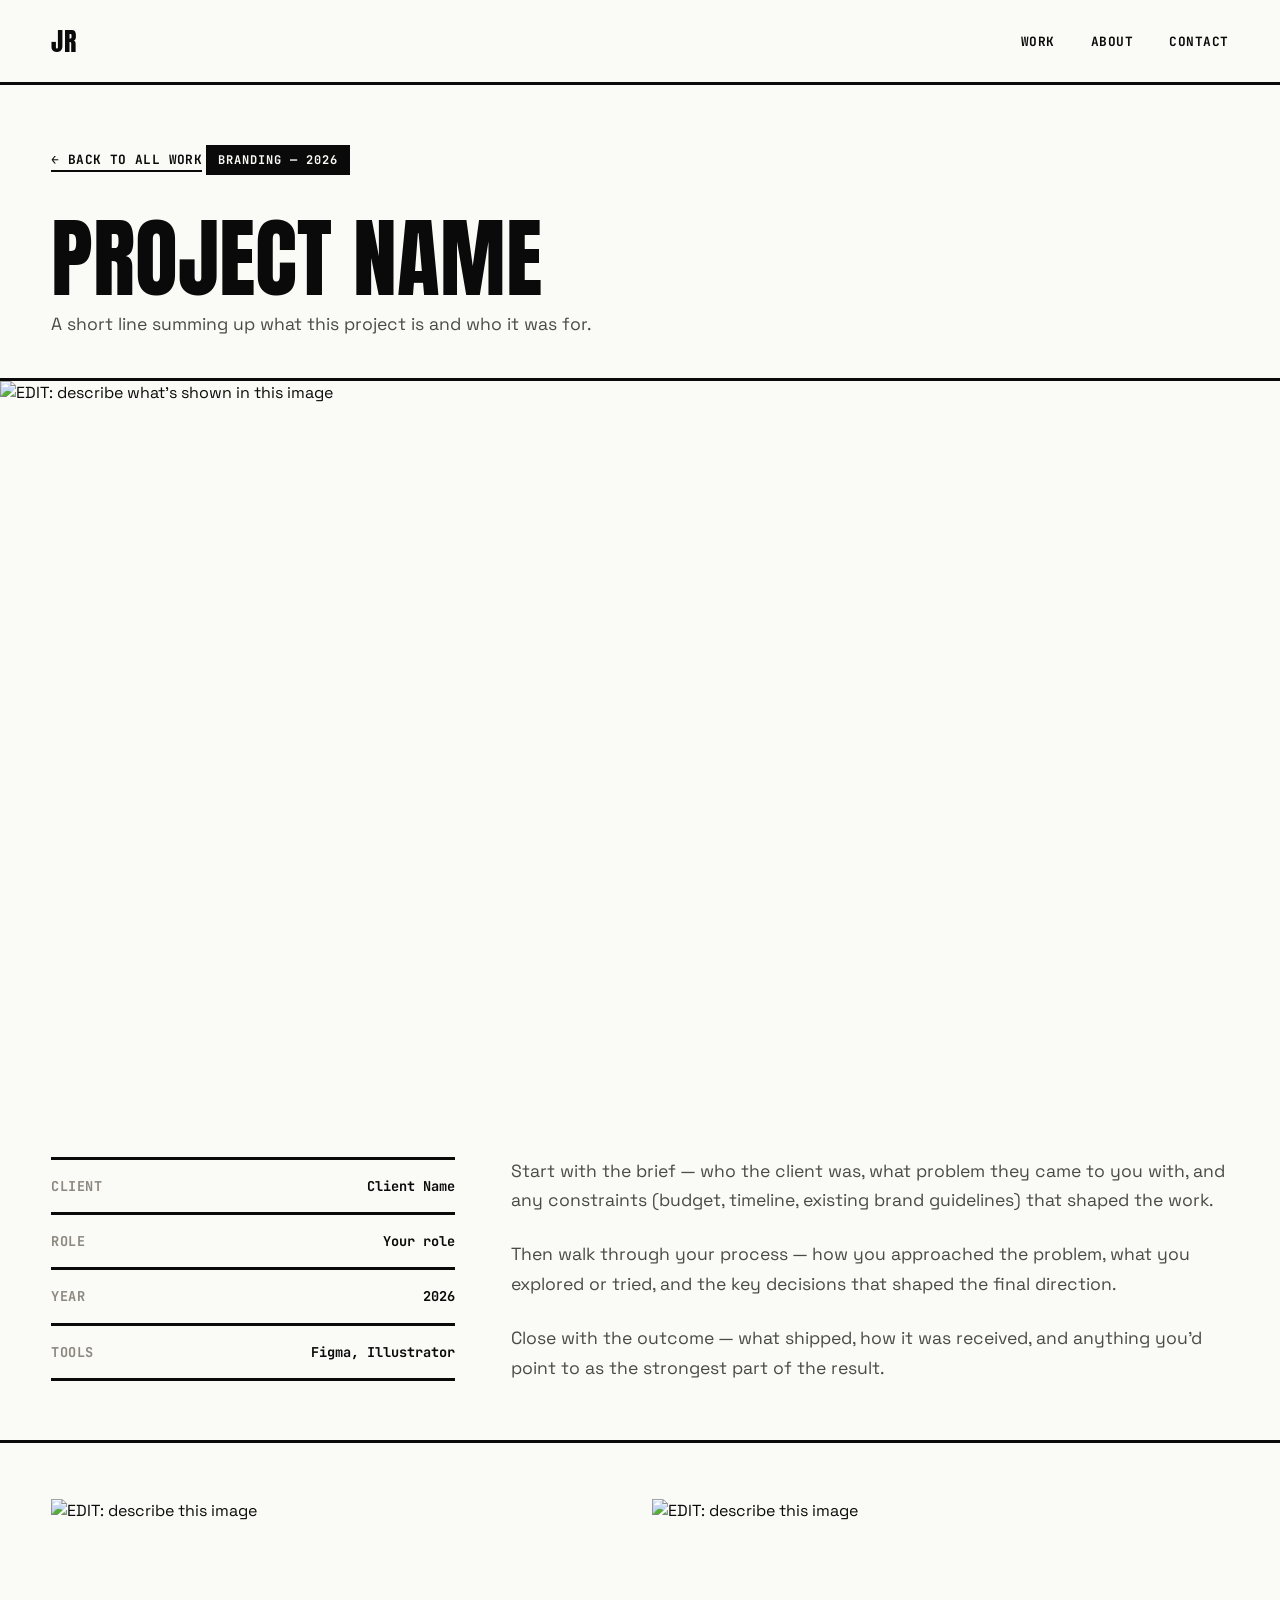
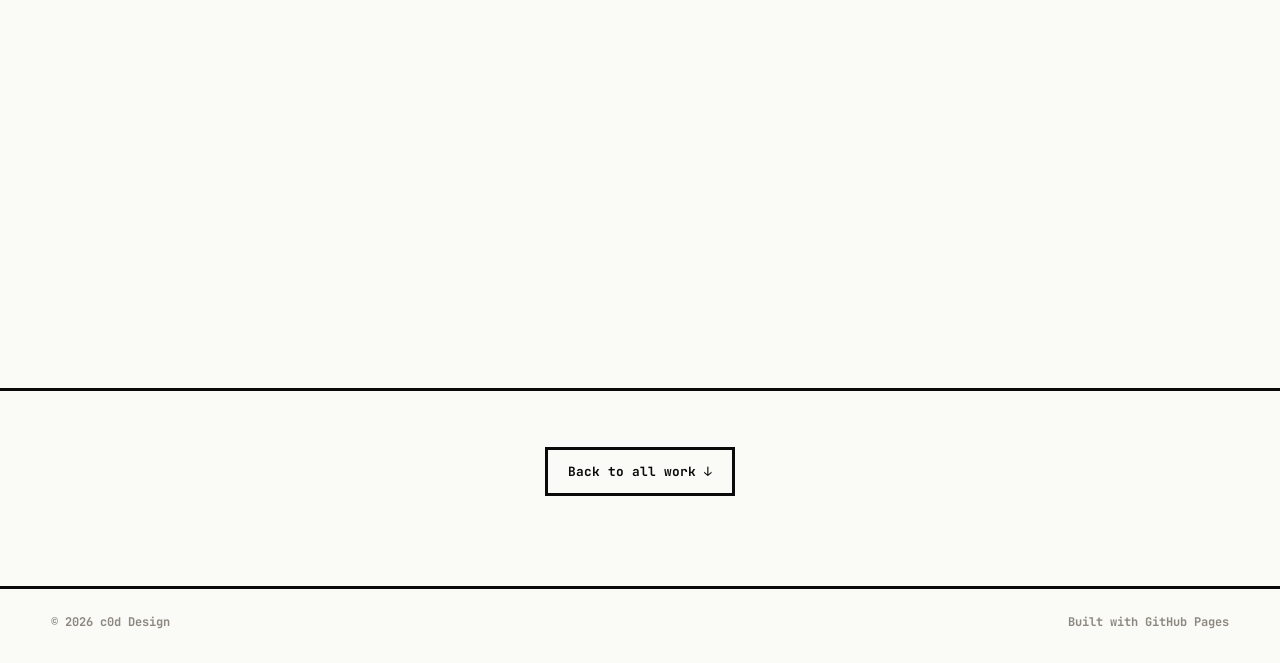
==== caradvert.html @ 372cfe5e "Rename project-template.html to caradvert.html" ====
<!doctype html>
<html lang="en">
<head>
<meta charset="UTF-8">
<meta name="viewport" content="width=device-width, initial-scale=1.0">
<!-- EDIT: page title shown in the browser tab -->
<title>Project Name — Portfolio</title>
<meta name="description" content="EDIT: one-line description of this project">

<link rel="preconnect" href="https://fonts.googleapis.com">
<link rel="preconnect" href="https://fonts.gstatic.com" crossorigin>
<link href="https://fonts.googleapis.com/css2?family=Anton&family=Space+Grotesk:wght@400;500;600;700&family=JetBrains+Mono:wght@400;500;700&display=swap" rel="stylesheet">

<link rel="stylesheet" href="style.css">
</head>
<body>

<header class="nav" id="nav">
  <a href="index.html" class="nav__mark">JR</a>
  <nav class="nav__links">
    <a href="work.html">Work</a>
    <a href="index.html#about">About</a>
    <a href="index.html#contact">Contact</a>
  </nav>
  <button class="nav__toggle" id="navToggle" aria-label="Open menu" aria-expanded="false">
    <span></span><span></span>
  </button>
</header>

<main>

  <!-- CASE STUDY HEADER -->
  <section class="case-header">
    <a href="work.html" class="case-back">← Back to all work</a>
    <!-- EDIT: category and year -->
    <span class="section-label">Branding — 2026</span>
    <!-- EDIT: project title -->
    <h1 class="case-title">Project Name</h1>
    <!-- EDIT: one-sentence summary -->
    <p class="case-sub">A short line summing up what this project is and who it was for.</p>
  </section>

  <!-- HERO IMAGE -->
  <section class="case-hero">
    <!-- EDIT: swap the src for your own image. Wide images (1600x900 or similar) work best. -->
    <img src="https://picsum.photos/seed/case-template/1600/900" alt="EDIT: describe what's shown in this image">
  </section>

  <!-- DETAILS + WRITE-UP -->
  <section class="case-body">
    <ul class="case-details">
      <!-- EDIT: swap these four for whatever facts matter for this project -->
      <li><span>Client</span><span>Client Name</span></li>
      <li><span>Role</span><span>Your role</span></li>
      <li><span>Year</span><span>2026</span></li>
      <li><span>Tools</span><span>Figma, Illustrator</span></li>
    </ul>

    <div class="case-text">
      <!-- EDIT: replace these three paragraphs with your own write-up.
           A simple structure that works well: the brief, your process, the outcome. -->
      <p>Start with the brief — who the client was, what problem they came to you with, and any constraints (budget, timeline, existing brand guidelines) that shaped the work.</p>
      <p>Then walk through your process — how you approached the problem, what you explored or tried, and the key decisions that shaped the final direction.</p>
      <p>Close with the outcome — what shipped, how it was received, and anything you'd point to as the strongest part of the result.</p>
    </div>
  </section>

  <!-- ADDITIONAL IMAGES — delete this section if you only have one hero image -->
  <section class="case-gallery">
    <!-- EDIT: add, remove, or replace these <img> tags for extra project shots -->
    <img src="https://picsum.photos/seed/case-template-2/800/600" alt="EDIT: describe this image">
    <img src="https://picsum.photos/seed/case-template-3/800/600" alt="EDIT: describe this image">
  </section>

  <!-- BACK TO WORK -->
  <section class="case-next">
    <a href="work.html" class="hero__scroll">Back to all work ↓</a>
  </section>

</main>

<footer class="footer">
  <span id="footerName"></span>
  <span>Built with GitHub Pages</span>
</footer>

<script src="script.js"></script>
</body>
</html>
---- style.css ----
/* ============================================================
   DESIGN TOKENS — change these to re-theme the whole site
   ============================================================ */
:root {
  --paper: #FAFAF7;
  --ink: #0A0A0A;
  --ink-soft: #4A4A47;
  --accent: #2451FF;
  --stone: #8C887F;
  --line: rgba(10, 10, 10, 0.14);

  --font-display: 'Anton', sans-serif;
  --font-body: 'Space Grotesk', sans-serif;
  --font-mono: 'JetBrains Mono', monospace;

  --max-w: 1280px;
  --pad: clamp(20px, 4vw, 64px);
}

* { box-sizing: border-box; }

html { scroll-behavior: smooth; }

body {
  margin: 0;
  background: var(--paper);
  color: var(--ink);
  font-family: var(--font-body);
  font-size: 16px;
  line-height: 1.5;
  -webkit-font-smoothing: antialiased;
}

a { color: inherit; }
img { max-width: 100%; display: block; }
::selection { background: var(--accent); color: var(--paper); }

:focus-visible {
  outline: 3px solid var(--accent);
  outline-offset: 3px;
}

@media (prefers-reduced-motion: reduce) {
  *, *::before, *::after { animation-duration: 0.001ms !important; transition-duration: 0.001ms !important; }
  html { scroll-behavior: auto; }
  .hero__marquee-track, .ticker__track { animation: none !important; }
}

/* ============================================================
   NAV
   ============================================================ */
.nav {
  position: sticky;
  top: 0;
  z-index: 40;
  display: flex;
  align-items: center;
  justify-content: space-between;
  padding: 22px var(--pad);
  background: var(--paper);
  border-bottom: 3px solid var(--ink);
}

.nav__mark {
  font-family: var(--font-display);
  font-size: 1.6rem;
  letter-spacing: 0.02em;
  text-decoration: none;
}

.nav__links {
  display: flex;
  gap: 36px;
  font-family: var(--font-mono);
  font-weight: 700;
  font-size: 0.8rem;
  letter-spacing: 0.04em;
  text-transform: uppercase;
}

.nav__links a { text-decoration: none; position: relative; }
.nav__links a::after {
  content: '';
  position: absolute;
  left: 0; right: 0; bottom: -4px;
  height: 3px;
  background: var(--accent);
  transform: scaleX(0);
  transform-origin: left;
  transition: transform 0.25s ease;
}
.nav__links a:hover::after { transform: scaleX(1); }

.nav__toggle {
  display: none;
  flex-direction: column;
  gap: 5px;
  background: none;
  border: none;
  cursor: pointer;
  padding: 8px;
}
.nav__toggle span { width: 24px; height: 3px; background: var(--ink); }

/* ============================================================
   HERO — inverted, marquee name
   ============================================================ */
.hero {
  background: var(--ink);
  color: var(--paper);
  min-height: 82vh;
  display: flex;
  flex-direction: column;
  justify-content: space-between;
  overflow: hidden;
}

.hero__marquee {
  flex: 1;
  display: flex;
  align-items: center;
  overflow: hidden;
  border-bottom: 3px solid var(--paper);
}

.hero__marquee-track {
  display: flex;
  white-space: nowrap;
  animation: marquee 22s linear infinite;
  will-change: transform;
}

.hero__marquee-track span {
  font-family: var(--font-display);
  font-size: clamp(4rem, 16vw, 13rem);
  line-height: 1;
  padding-right: 0.5em;
  text-transform: uppercase;
}

.hero__marquee-track span:nth-child(even) {
  -webkit-text-stroke: 2px var(--paper);
  color: var(--ink);
}

@keyframes marquee {
  from { transform: translateX(0); }
  to { transform: translateX(-50%); }
}

.hero__foot {
  padding: 32px var(--pad) 40px;
  display: flex;
  flex-wrap: wrap;
  align-items: flex-end;
  justify-content: space-between;
  gap: 20px;
}

.hero__role {
  font-family: var(--font-mono);
  font-weight: 700;
  font-size: 0.85rem;
  text-transform: uppercase;
  letter-spacing: 0.06em;
  color: var(--accent);
  margin: 0;
}

.hero__tagline {
  max-width: 460px;
  font-size: 1.1rem;
  margin: 0;
  color: var(--paper);
}

.hero__scroll {
  font-family: var(--font-mono);
  font-weight: 700;
  font-size: 0.8rem;
  text-decoration: none;
  color: var(--ink);
  background: var(--paper);
  padding: 12px 20px;
  border: 3px solid var(--paper);
  transition: background 0.2s ease, color 0.2s ease;
  white-space: nowrap;
}
.hero__scroll:hover { background: var(--accent); color: var(--ink); border-color: var(--accent); }

/* ============================================================
   TICKER
   ============================================================ */
.ticker {
  background: var(--accent);
  overflow: hidden;
  border-bottom: 3px solid var(--ink);
  padding: 14px 0;
}

.ticker__track {
  display: flex;
  white-space: nowrap;
  animation: ticker 16s linear infinite;
  will-change: transform;
}

.ticker__track span {
  font-family: var(--font-mono);
  font-weight: 700;
  font-size: 1rem;
  text-transform: uppercase;
  letter-spacing: 0.04em;
  padding-right: 2.5em;
  color: var(--ink);
}

@keyframes ticker {
  from { transform: translateX(0); }
  to { transform: translateX(-50%); }
}

/* ============================================================
   SECTION HEAD (shared)
   ============================================================ */
.section-head {
  max-width: var(--max-w);
  margin: 0 auto;
  padding: 0 var(--pad);
}

.section-label {
  display: inline-block;
  font-family: var(--font-mono);
  font-weight: 700;
  font-size: 0.75rem;
  text-transform: uppercase;
  letter-spacing: 0.08em;
  color: var(--paper);
  background: var(--ink);
  padding: 6px 12px;
  margin-bottom: 20px;
}

.section-head h2 {
  font-family: var(--font-display);
  font-weight: 400;
  font-size: clamp(2.4rem, 7vw, 5rem);
  line-height: 0.95;
  text-transform: uppercase;
  margin: 0 0 8px;
}

/* ============================================================
   WORK PAGE HEADER (work.html)
   ============================================================ */
.work-header {
  padding: 60px 0 40px;
  border-bottom: 3px solid var(--ink);
}

.work-header .section-sub {
  font-family: var(--font-mono);
  font-weight: 700;
  font-size: 0.85rem;
  text-transform: uppercase;
  letter-spacing: 0.03em;
  color: var(--stone);
  margin: 12px 0 0;
}

/* ============================================================
   WORK — stacked full-width blocks
   ============================================================ */
.work { padding: 90px 0 110px; }

.stack {
  max-width: var(--max-w);
  margin: 50px auto 0;
  padding: 0 var(--pad);
  display: flex;
  flex-direction: column;
}

.project {
  display: grid;
  grid-template-columns: 0.9fr 1.4fr;
  gap: 40px;
  align-items: center;
  padding: 48px 0;
  border-top: 3px solid var(--ink);
  cursor: pointer;
}

.stack .project:last-child { border-bottom: 3px solid var(--ink); }

.project__meta { display: flex; flex-direction: column; gap: 14px; }

.project__index {
  font-family: var(--font-display);
  font-size: clamp(2.5rem, 5vw, 4rem);
  line-height: 1;
  color: var(--line);
  -webkit-text-stroke: 2px var(--ink);
  color: transparent;
}

.project__title {
  font-family: var(--font-display);
  font-size: clamp(1.6rem, 3.4vw, 2.6rem);
  text-transform: uppercase;
  line-height: 1;
  margin: 0;
}

.project__tag {
  font-family: var(--font-mono);
  font-weight: 700;
  font-size: 0.78rem;
  text-transform: uppercase;
  letter-spacing: 0.04em;
  color: var(--stone);
}

.project__frame {
  position: relative;
  aspect-ratio: 16 / 10;
  overflow: hidden;
  background: var(--ink);
}

.project__frame img {
  width: 100%;
  height: 100%;
  object-fit: cover;
  transition: transform 0.5s cubic-bezier(.2,.8,.2,1), filter 0.4s ease;
  filter: saturate(0.85);
}

.project:hover .project__frame img {
  transform: scale(1.045);
  filter: saturate(1.05);
}

.project:hover .project__index { color: var(--accent); -webkit-text-stroke: 0; }

@media (max-width: 820px) {
  .project { grid-template-columns: 1fr; gap: 20px; }
}

/* ============================================================
   ABOUT
   ============================================================ */
.about { padding: 90px 0; border-top: 3px solid var(--ink); }

.about__body {
  max-width: var(--max-w);
  margin: 36px auto 0;
  padding: 0 var(--pad);
  display: grid;
  grid-template-columns: 1.5fr 1fr;
  gap: 60px;
}

.about__lead {
  font-family: var(--font-display);
  font-weight: 400;
  text-transform: uppercase;
  font-size: clamp(1.5rem, 3vw, 2.1rem);
  line-height: 1.2;
  margin: 0;
}

.about__facts {
  list-style: none;
  margin: 0;
  padding: 0;
  border-top: 3px solid var(--ink);
}

.about__facts li {
  display: flex;
  justify-content: space-between;
  padding: 16px 0;
  border-bottom: 3px solid var(--ink);
  font-family: var(--font-mono);
  font-weight: 700;
  font-size: 0.85rem;
}

.about__facts li span:first-child { color: var(--stone); text-transform: uppercase; letter-spacing: 0.04em; }

@media (max-width: 760px) {
  .about__body { grid-template-columns: 1fr; gap: 32px; }
}

/* ============================================================
   CONTACT
   ============================================================ */
.contact { padding: 90px 0 140px; border-top: 3px solid var(--ink); }

.contact__email {
  display: block;
  margin: 30px var(--pad) 0;
  font-family: var(--font-display);
  text-transform: uppercase;
  font-size: clamp(2rem, 8vw, 5.5rem);
  line-height: 1;
  text-decoration: none;
  word-break: break-word;
  transition: color 0.2s ease;
}
.contact__email:hover { color: var(--accent); }

.contact__social {
  margin: 40px var(--pad) 0;
  display: flex;
  gap: 16px;
  flex-wrap: wrap;
}

.contact__social a {
  font-family: var(--font-mono);
  font-weight: 700;
  font-size: 0.8rem;
  text-transform: uppercase;
  letter-spacing: 0.04em;
  text-decoration: none;
  border: 3px solid var(--ink);
  padding: 10px 18px;
  transition: background 0.2s ease, color 0.2s ease;
}
.contact__social a:hover { background: var(--ink); color: var(--paper); }

/* ============================================================
   FOOTER
   ============================================================ */
.footer {
  display: flex;
  justify-content: space-between;
  padding: 24px var(--pad) 32px;
  font-family: var(--font-mono);
  font-weight: 700;
  font-size: 0.75rem;
  color: var(--stone);
  border-top: 3px solid var(--ink);
}

/* ============================================================
   MODAL
   ============================================================ */
.modal {
  position: fixed;
  inset: 0;
  z-index: 100;
  background: rgba(10, 10, 10, 0.82);
  display: flex;
  align-items: center;
  justify-content: center;
  padding: var(--pad);
}

.modal[hidden] { display: none; }

.modal__panel {
  position: relative;
  background: var(--paper);
  max-width: 900px;
  width: 100%;
  max-height: 86vh;
  overflow-y: auto;
  display: grid;
  grid-template-columns: 1.1fr 1fr;
  border: 3px solid var(--ink);
}

.modal__image { width: 100%; height: 100%; object-fit: cover; }
.modal__body { padding: 40px; }

.modal__category {
  font-family: var(--font-mono);
  font-weight: 700;
  font-size: 0.75rem;
  text-transform: uppercase;
  color: var(--accent);
}

.modal__body h3 {
  font-family: var(--font-display);
  text-transform: uppercase;
  font-size: 2rem;
  line-height: 1;
  margin: 12px 0 16px;
}

.modal__body p { color: var(--ink-soft); line-height: 1.6; }

.modal__body a {
  display: inline-block;
  margin-top: 16px;
  font-family: var(--font-mono);
  font-weight: 700;
  font-size: 0.85rem;
  text-decoration: none;
  border-bottom: 3px solid var(--ink);
}

.modal__close {
  position: absolute;
  top: 16px; right: 16px;
  width: 38px; height: 38px;
  background: var(--ink);
  color: var(--paper);
  border: none;
  font-size: 1.4rem;
  line-height: 1;
  cursor: pointer;
  z-index: 5;
}

@media (max-width: 700px) {
  .modal__panel { grid-template-columns: 1fr; }
}

/* ============================================================
   CASE STUDY TEMPLATE PAGE (project-template.html + copies)
   ============================================================ */
.case-header {
  max-width: var(--max-w);
  margin: 0 auto;
  padding: 60px var(--pad) 40px;
  border-bottom: 3px solid var(--ink);
}

.case-back {
  display: inline-block;
  font-family: var(--font-mono);
  font-weight: 700;
  font-size: 0.8rem;
  text-transform: uppercase;
  letter-spacing: 0.03em;
  text-decoration: none;
  border-bottom: 2px solid var(--ink);
  margin-bottom: 28px;
  transition: color 0.2s ease, border-color 0.2s ease;
}
.case-back:hover { color: var(--accent); border-color: var(--accent); }

.case-title {
  font-family: var(--font-display);
  font-weight: 400;
  text-transform: uppercase;
  font-size: clamp(2.4rem, 8vw, 5.5rem);
  line-height: 0.95;
  margin: 16px 0 12px;
}

.case-sub {
  max-width: 640px;
  font-size: 1.1rem;
  color: var(--ink-soft);
  margin: 0;
}

.case-hero img {
 width: 100%;
 max-width: var(--max-w);
 margin: 0 auto;
 aspect-ratio: 16 / 9;
 object-fit: contain;
 background: var(--paper);   /* fills the letterbox space */
 display: block;
}

.case-body {
  max-width: var(--max-w);
  margin: 0 auto;
  padding: 56px var(--pad);
  display: grid;
  grid-template-columns: 0.9fr 1.6fr;
  gap: 56px;
  border-bottom: 3px solid var(--ink);
}

.case-details {
  list-style: none;
  margin: 0;
  padding: 0;
  border-top: 3px solid var(--ink);
  height: fit-content;
}

.case-details li {
  display: flex;
  justify-content: space-between;
  padding: 16px 0;
  border-bottom: 3px solid var(--ink);
  font-family: var(--font-mono);
  font-weight: 700;
  font-size: 0.85rem;
}

.case-details li span:first-child { color: var(--stone); text-transform: uppercase; letter-spacing: 0.04em; }

.case-text p {
  font-size: 1.1rem;
  line-height: 1.7;
  color: var(--ink-soft);
  margin: 0 0 24px;
}
.case-text p:last-child { margin-bottom: 0; }

.case-gallery {
  max-width: var(--max-w);
  margin: 0 auto;
  padding: 56px var(--pad);
  display: grid;
  grid-template-columns: repeat(2, 1fr);
  gap: 24px;
  border-bottom: 3px solid var(--ink);
}

.case-gallery img {
 width: 100%;
 aspect-ratio: 4 / 3;
 object-fit: contain;
 background: var(--paper);   /* fills the letterbox space */
}

.case-next {
  padding: 56px var(--pad) 90px;
  display: flex;
  justify-content: center;
}
.case-next .hero__scroll {
  color: var(--ink);
  border-color: var(--ink);
  background: transparent;
}
.case-next .hero__scroll:hover { background: var(--accent); border-color: var(--accent); color: var(--ink); }

@media (max-width: 820px) {
  .case-body { grid-template-columns: 1fr; gap: 28px; }
  .case-gallery { grid-template-columns: 1fr; }
}

/* ============================================================
   MOBILE NAV
   ============================================================ */
@media (max-width: 640px) {
  .nav__toggle { display: flex; }
  .nav__links {
    position: absolute;
    top: 100%;
    left: 0; right: 0;
    background: var(--paper);
    flex-direction: column;
    gap: 0;
    max-height: 0;
    overflow: hidden;
    border-bottom: 3px solid var(--ink);
    transition: max-height 0.3s ease;
  }
  .nav__links.is-open { max-height: 240px; }
  .nav__links a { padding: 16px var(--pad); border-top: 1px solid var(--line); }
}
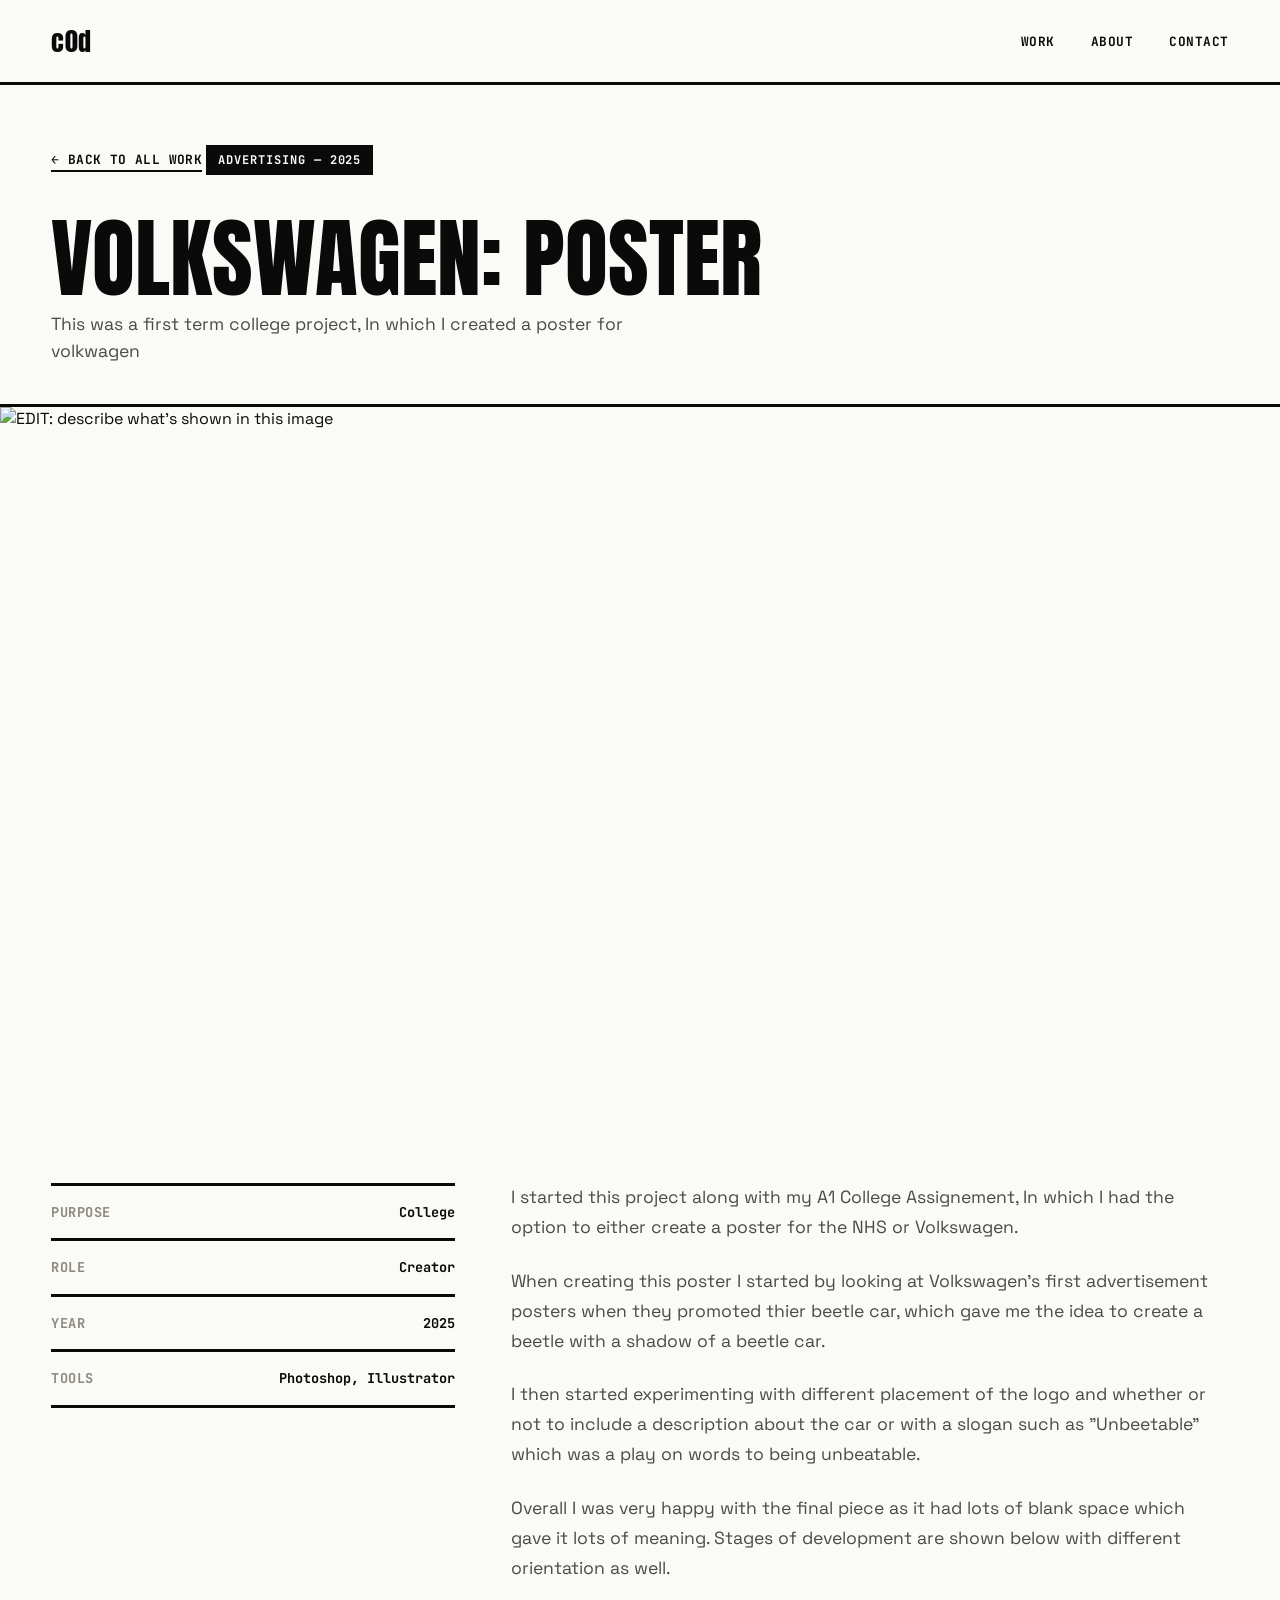
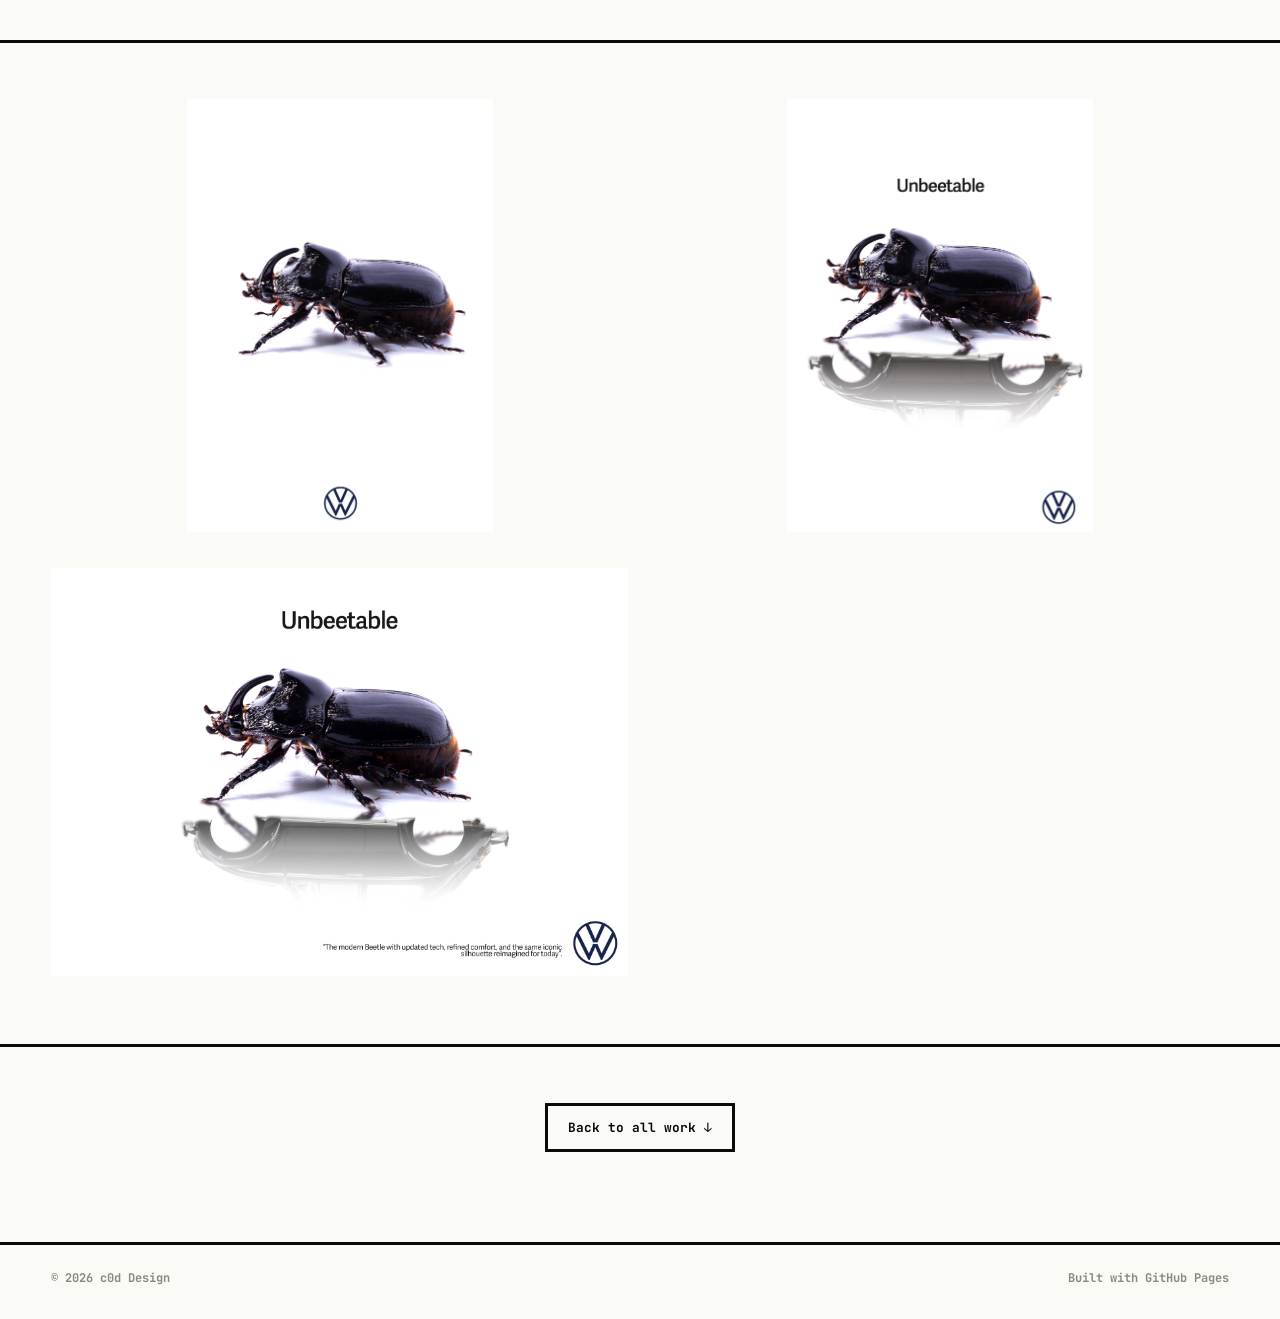
==== commit 578a3193: "Update caradvert.html" ====
--- a/caradvert.html
+++ b/caradvert.html
@@ -4,7 +4,7 @@
 <meta charset="UTF-8">
 <meta name="viewport" content="width=device-width, initial-scale=1.0">
 <!-- EDIT: page title shown in the browser tab -->
-<title>Project Name — Portfolio</title>
+<title>Volkswagen: Poster</title>
 <meta name="description" content="EDIT: one-line description of this project">
 
 <link rel="preconnect" href="https://fonts.googleapis.com">
@@ -16,7 +16,7 @@
 <body>
 
 <header class="nav" id="nav">
-  <a href="index.html" class="nav__mark">JR</a>
+  <a href="index.html" class="nav__mark">c0d</a>
   <nav class="nav__links">
     <a href="work.html">Work</a>
     <a href="index.html#about">About</a>
@@ -33,11 +33,11 @@
   <section class="case-header">
     <a href="work.html" class="case-back">← Back to all work</a>
     <!-- EDIT: category and year -->
-    <span class="section-label">Branding — 2026</span>
+    <span class="section-label">Advertising — 2025</span>
     <!-- EDIT: project title -->
-    <h1 class="case-title">Project Name</h1>
+    <h1 class="case-title">Volkswagen: Poster</h1>
     <!-- EDIT: one-sentence summary -->
-    <p class="case-sub">A short line summing up what this project is and who it was for.</p>
+    <p class="case-sub">This was a first term college project, In which I created a poster for volkwagen</p>
   </section>
 
   <!-- HERO IMAGE -->
@@ -50,26 +50,28 @@
   <section class="case-body">
     <ul class="case-details">
       <!-- EDIT: swap these four for whatever facts matter for this project -->
-      <li><span>Client</span><span>Client Name</span></li>
-      <li><span>Role</span><span>Your role</span></li>
-      <li><span>Year</span><span>2026</span></li>
-      <li><span>Tools</span><span>Figma, Illustrator</span></li>
+      <li><span>Purpose</span><span>College</span></li>
+      <li><span>Role</span><span>Creator</span></li>
+      <li><span>Year</span><span>2025</span></li>
+      <li><span>Tools</span><span>Photoshop, Illustrator</span></li>
     </ul>
 
     <div class="case-text">
       <!-- EDIT: replace these three paragraphs with your own write-up.
            A simple structure that works well: the brief, your process, the outcome. -->
-      <p>Start with the brief — who the client was, what problem they came to you with, and any constraints (budget, timeline, existing brand guidelines) that shaped the work.</p>
-      <p>Then walk through your process — how you approached the problem, what you explored or tried, and the key decisions that shaped the final direction.</p>
-      <p>Close with the outcome — what shipped, how it was received, and anything you'd point to as the strongest part of the result.</p>
+      <p>I started this project along with my A1 College Assignement, In which I had the option to either create a poster for the NHS or Volkswagen.</p>
+      <p>When creating this poster I started by looking at Volkswagen's first advertisement posters when they promoted thier beetle car, which gave me the idea to create a beetle with a shadow of a beetle car.</p>
+      <p>I then started experimenting with different placement of the logo and whether or not to include a description about the car or with a slogan such as "Unbeetable" which was a play on words to being unbeatable.</p>
+      <p>Overall I was very happy with the final piece as it had lots of blank space which gave it lots of meaning. Stages of development are shown below with different orientation as well.</p>
     </div>
   </section>
 
   <!-- ADDITIONAL IMAGES — delete this section if you only have one hero image -->
   <section class="case-gallery">
     <!-- EDIT: add, remove, or replace these <img> tags for extra project shots -->
-    <img src="https://picsum.photos/seed/case-template-2/800/600" alt="EDIT: describe this image">
-    <img src="https://picsum.photos/seed/case-template-3/800/600" alt="EDIT: describe this image">
+    <img src="image/beetle0.5.png" alt="EDIT: describe this image">
+    <img src="image/beetleport.jpg" alt="EDIT: describe this image">
+    <img src="image/beetleland.jpg" alt="EDIT: describe this image">
   </section>
 
   <!-- BACK TO WORK -->
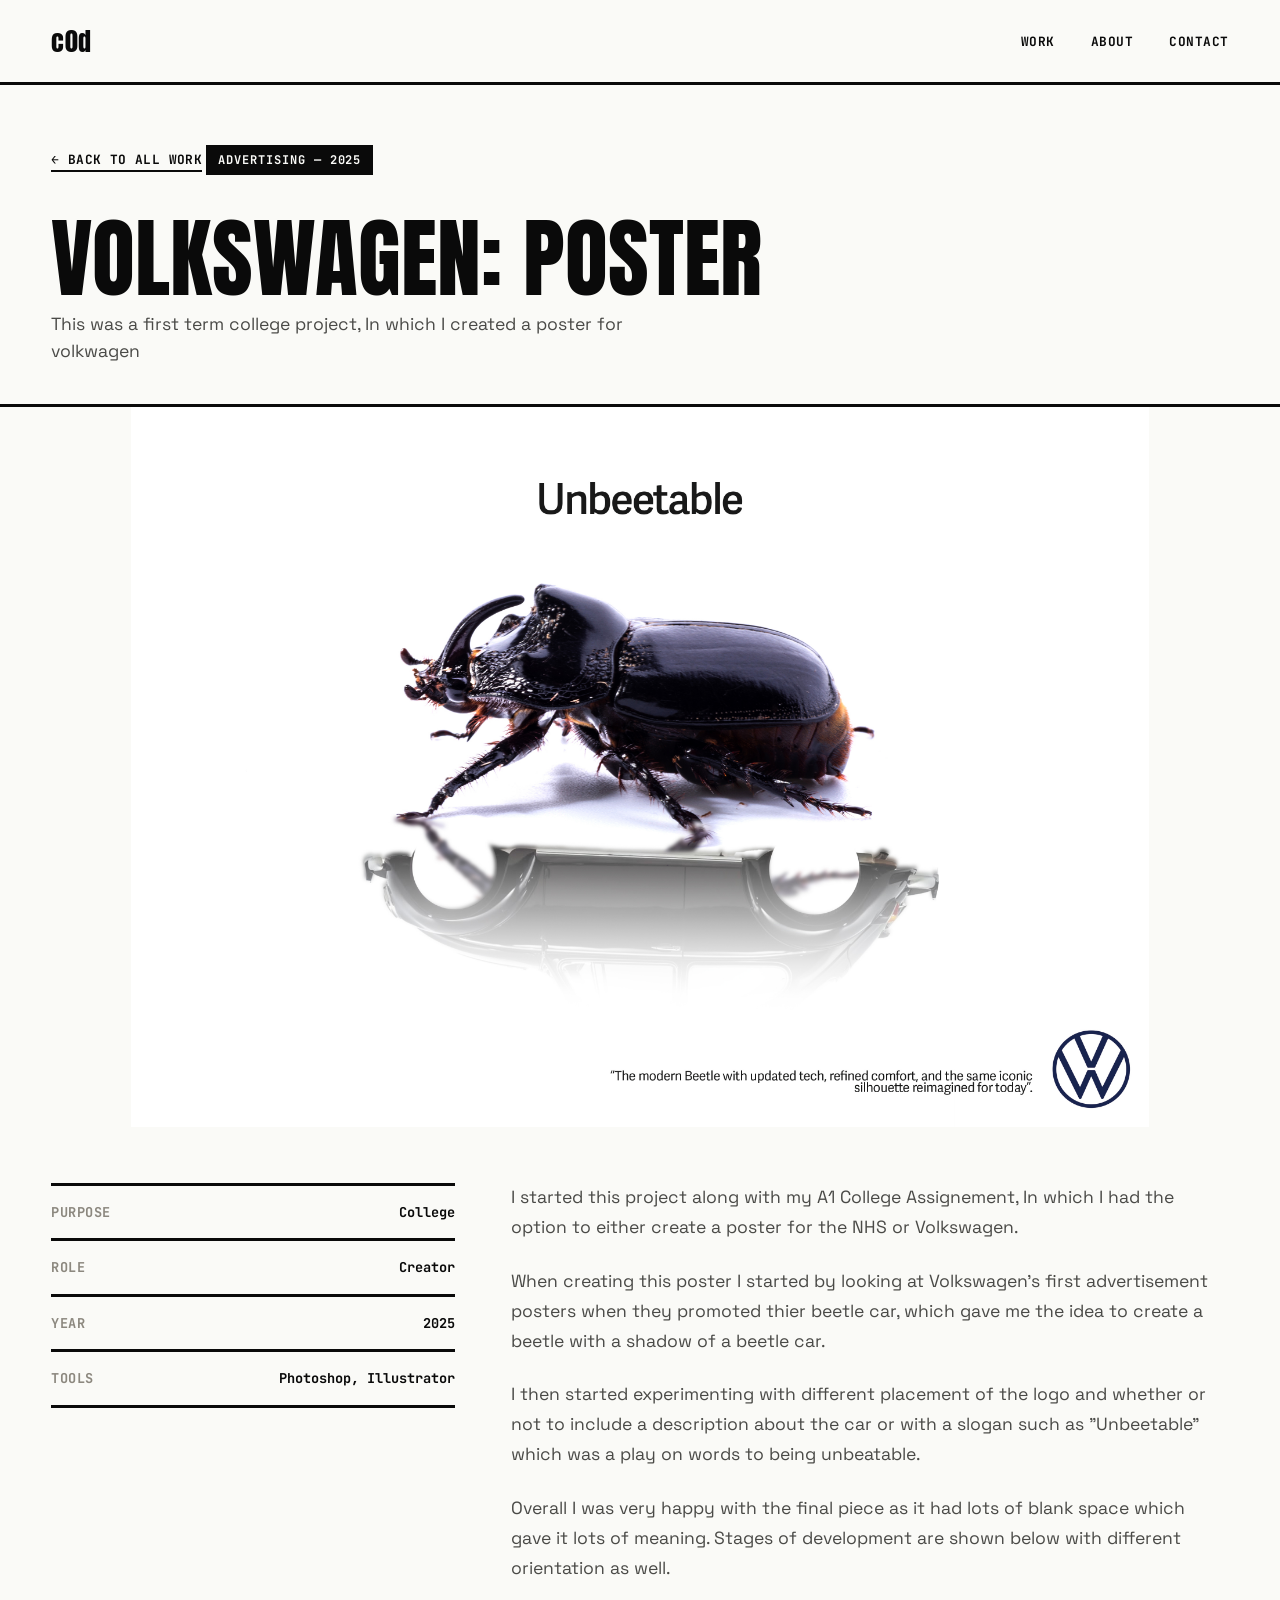
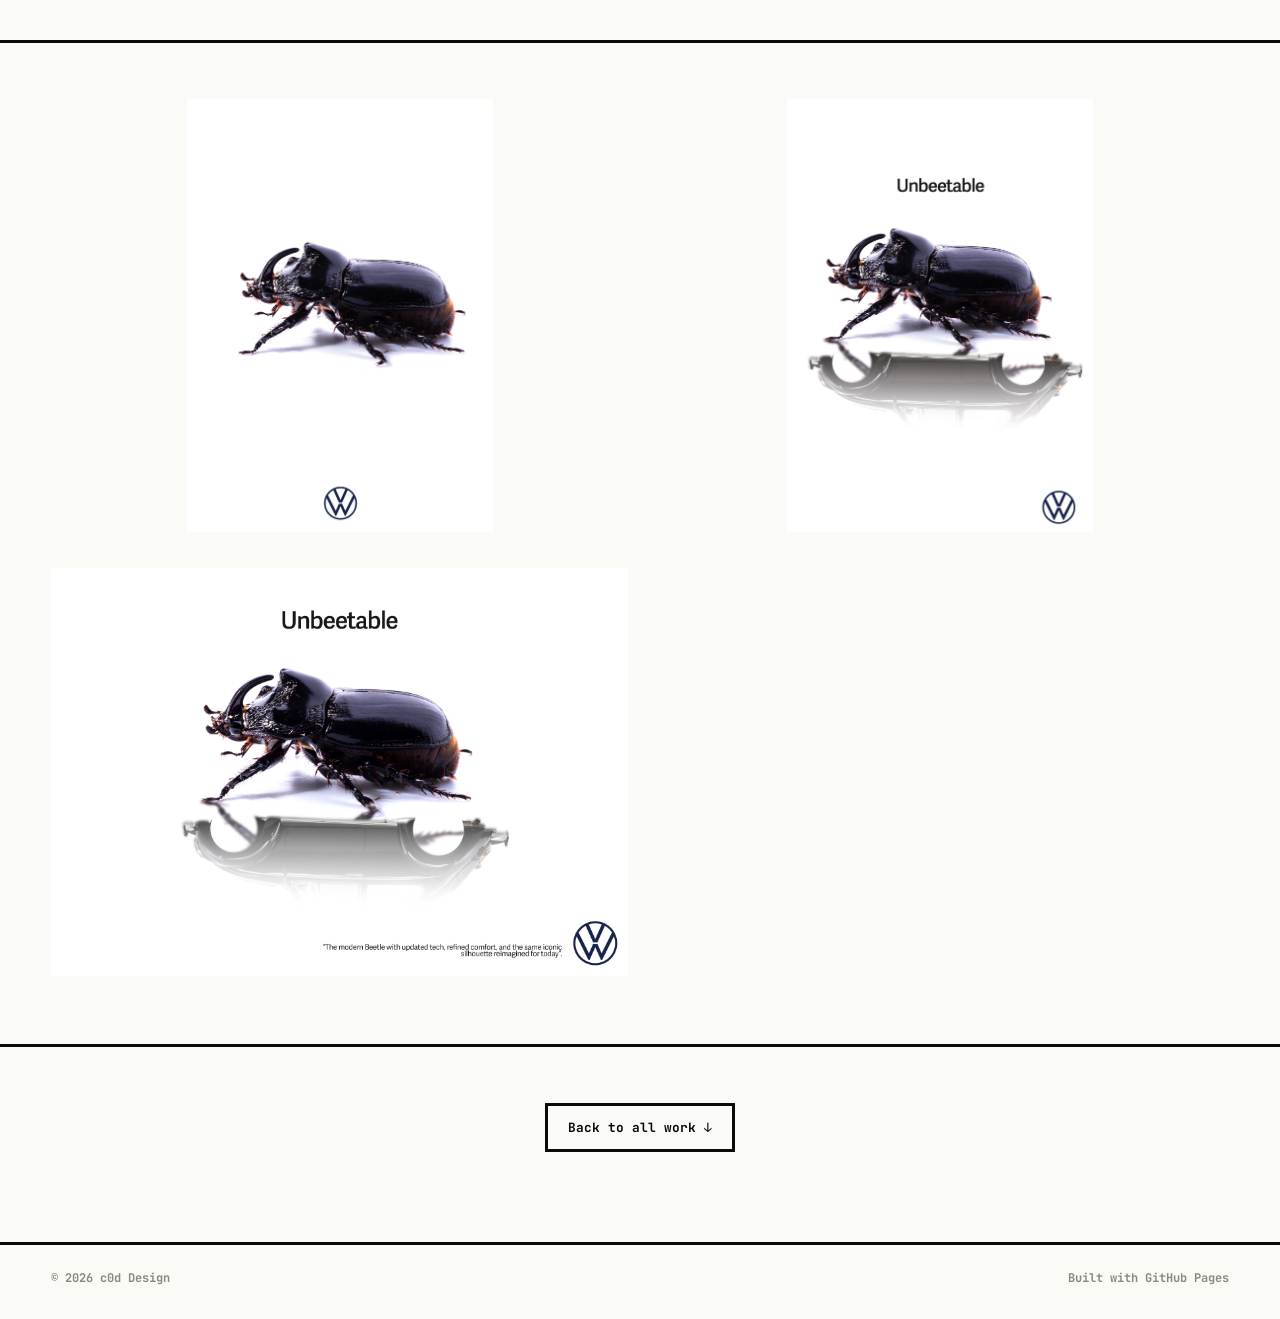
==== commit 74813d17: "Update caradvert.html" ====
--- a/caradvert.html
+++ b/caradvert.html
@@ -43,7 +43,7 @@
   <!-- HERO IMAGE -->
   <section class="case-hero">
     <!-- EDIT: swap the src for your own image. Wide images (1600x900 or similar) work best. -->
-    <img src="https://picsum.photos/seed/case-template/1600/900" alt="EDIT: describe what's shown in this image">
+    <img src="image/beetleland.jpg" alt="EDIT: describe what's shown in this image">
   </section>
 
   <!-- DETAILS + WRITE-UP -->
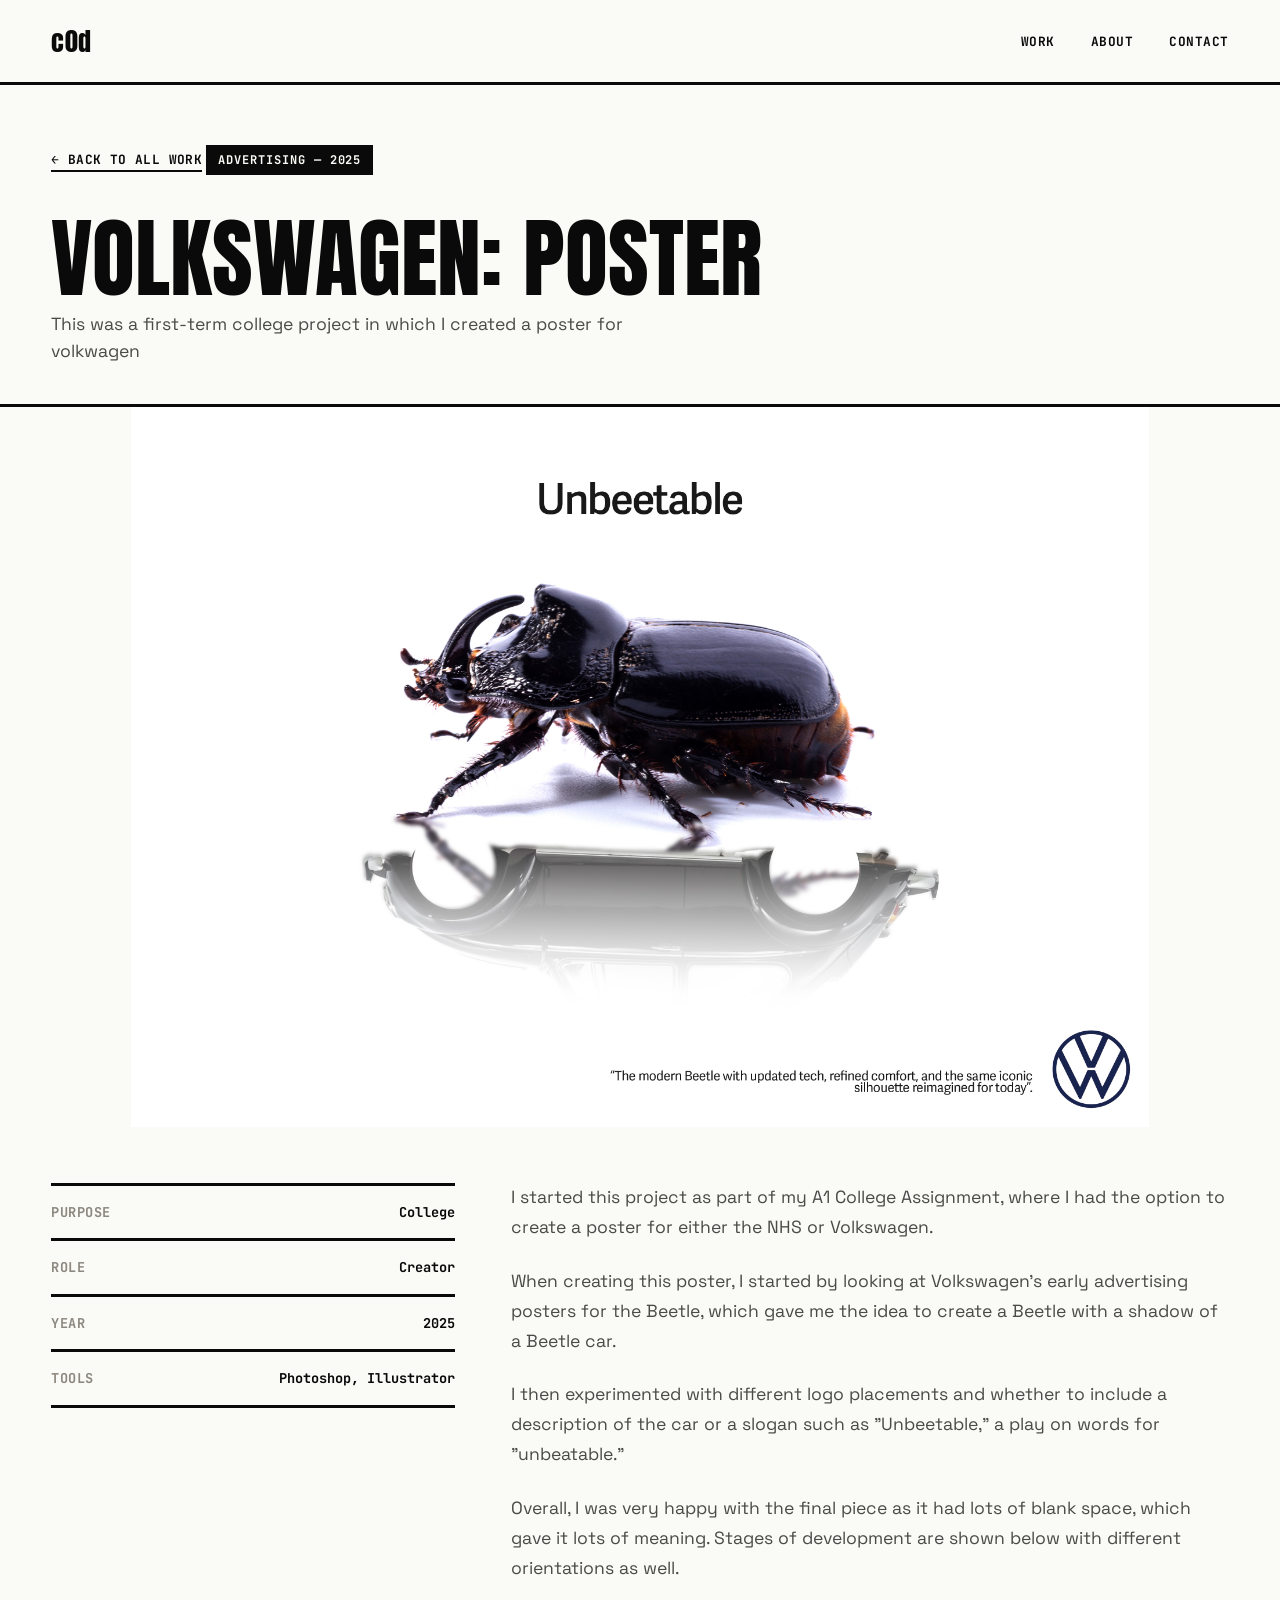
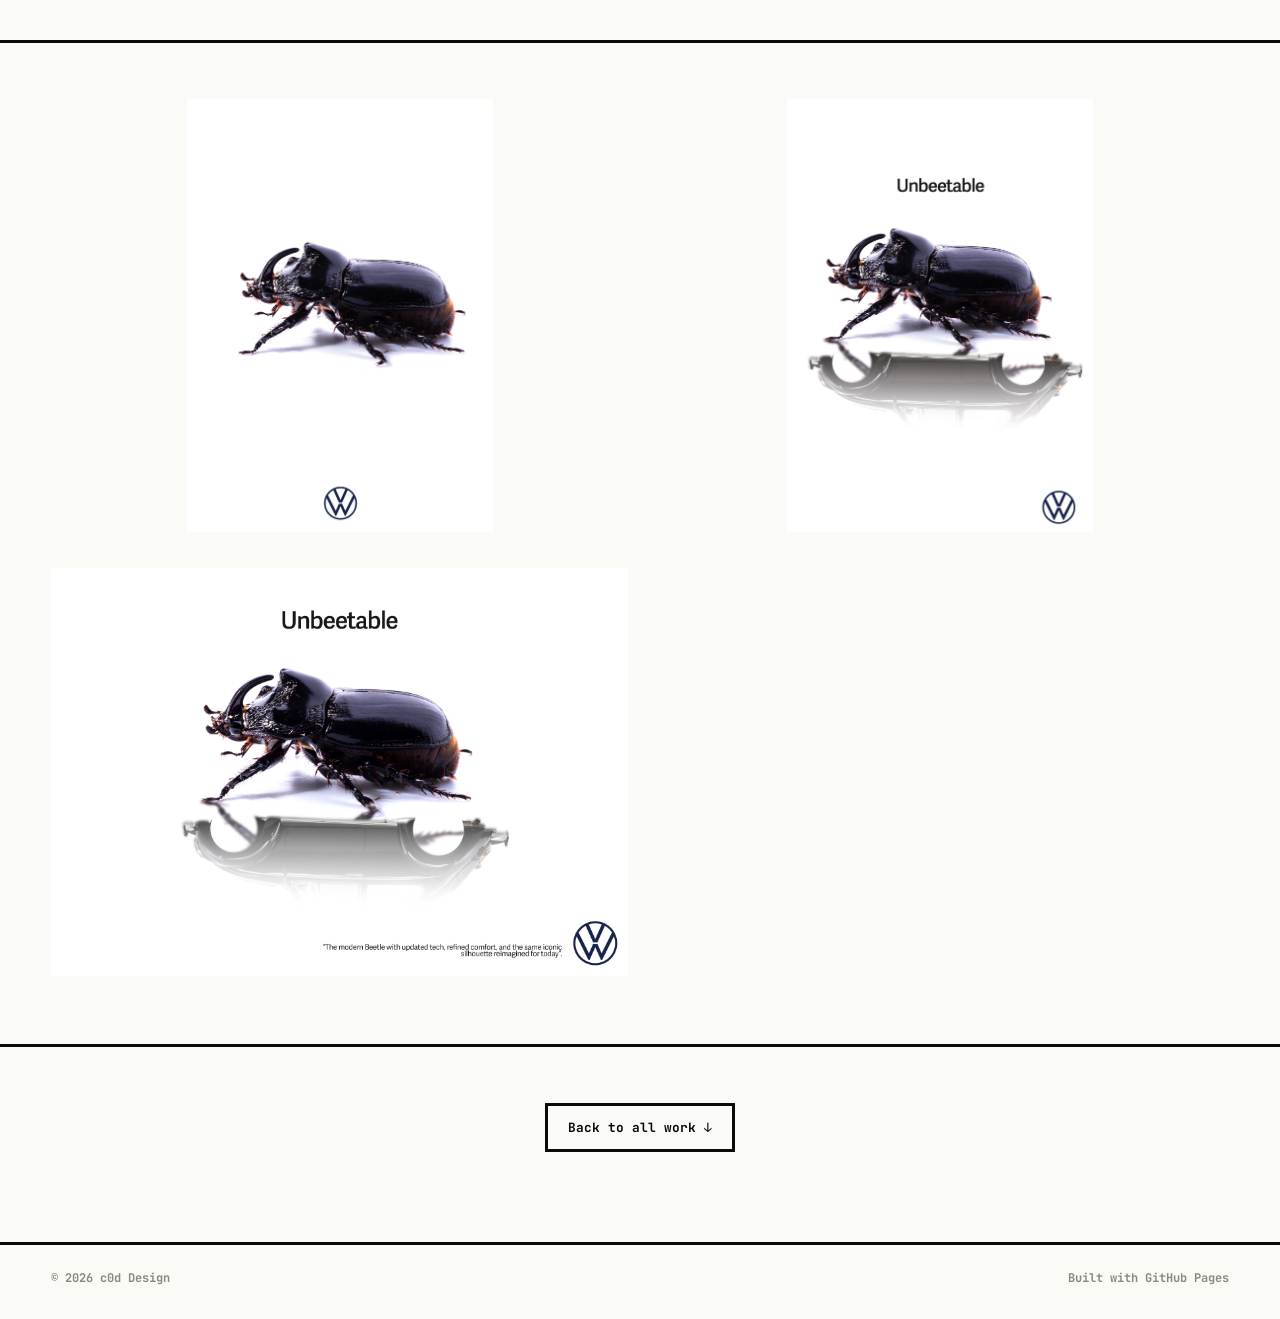
==== commit 1f68e197: "Update caradvert.html" ====
--- a/caradvert.html
+++ b/caradvert.html
@@ -37,7 +37,7 @@
     <!-- EDIT: project title -->
     <h1 class="case-title">Volkswagen: Poster</h1>
     <!-- EDIT: one-sentence summary -->
-    <p class="case-sub">This was a first term college project, In which I created a poster for volkwagen</p>
+    <p class="case-sub">This was a first-term college project in which I created a poster for volkwagen</p>
   </section>
 
   <!-- HERO IMAGE -->
@@ -59,10 +59,10 @@
     <div class="case-text">
       <!-- EDIT: replace these three paragraphs with your own write-up.
            A simple structure that works well: the brief, your process, the outcome. -->
-      <p>I started this project along with my A1 College Assignement, In which I had the option to either create a poster for the NHS or Volkswagen.</p>
-      <p>When creating this poster I started by looking at Volkswagen's first advertisement posters when they promoted thier beetle car, which gave me the idea to create a beetle with a shadow of a beetle car.</p>
-      <p>I then started experimenting with different placement of the logo and whether or not to include a description about the car or with a slogan such as "Unbeetable" which was a play on words to being unbeatable.</p>
-      <p>Overall I was very happy with the final piece as it had lots of blank space which gave it lots of meaning. Stages of development are shown below with different orientation as well.</p>
+      <p>I started this project as part of my A1 College Assignment, where I had the option to create a poster for either the NHS or Volkswagen.</p>
+      <p>When creating this poster, I started by looking at Volkswagen's early advertising posters for the Beetle, which gave me the idea to create a Beetle with a shadow of a Beetle car.</p>
+      <p>I then experimented with different logo placements and whether to include a description of the car or a slogan such as "Unbeetable," a play on words for "unbeatable."</p>
+      <p>Overall, I was very happy with the final piece as it had lots of blank space, which gave it lots of meaning. Stages of development are shown below with different orientations as well.</p>
     </div>
   </section>
 
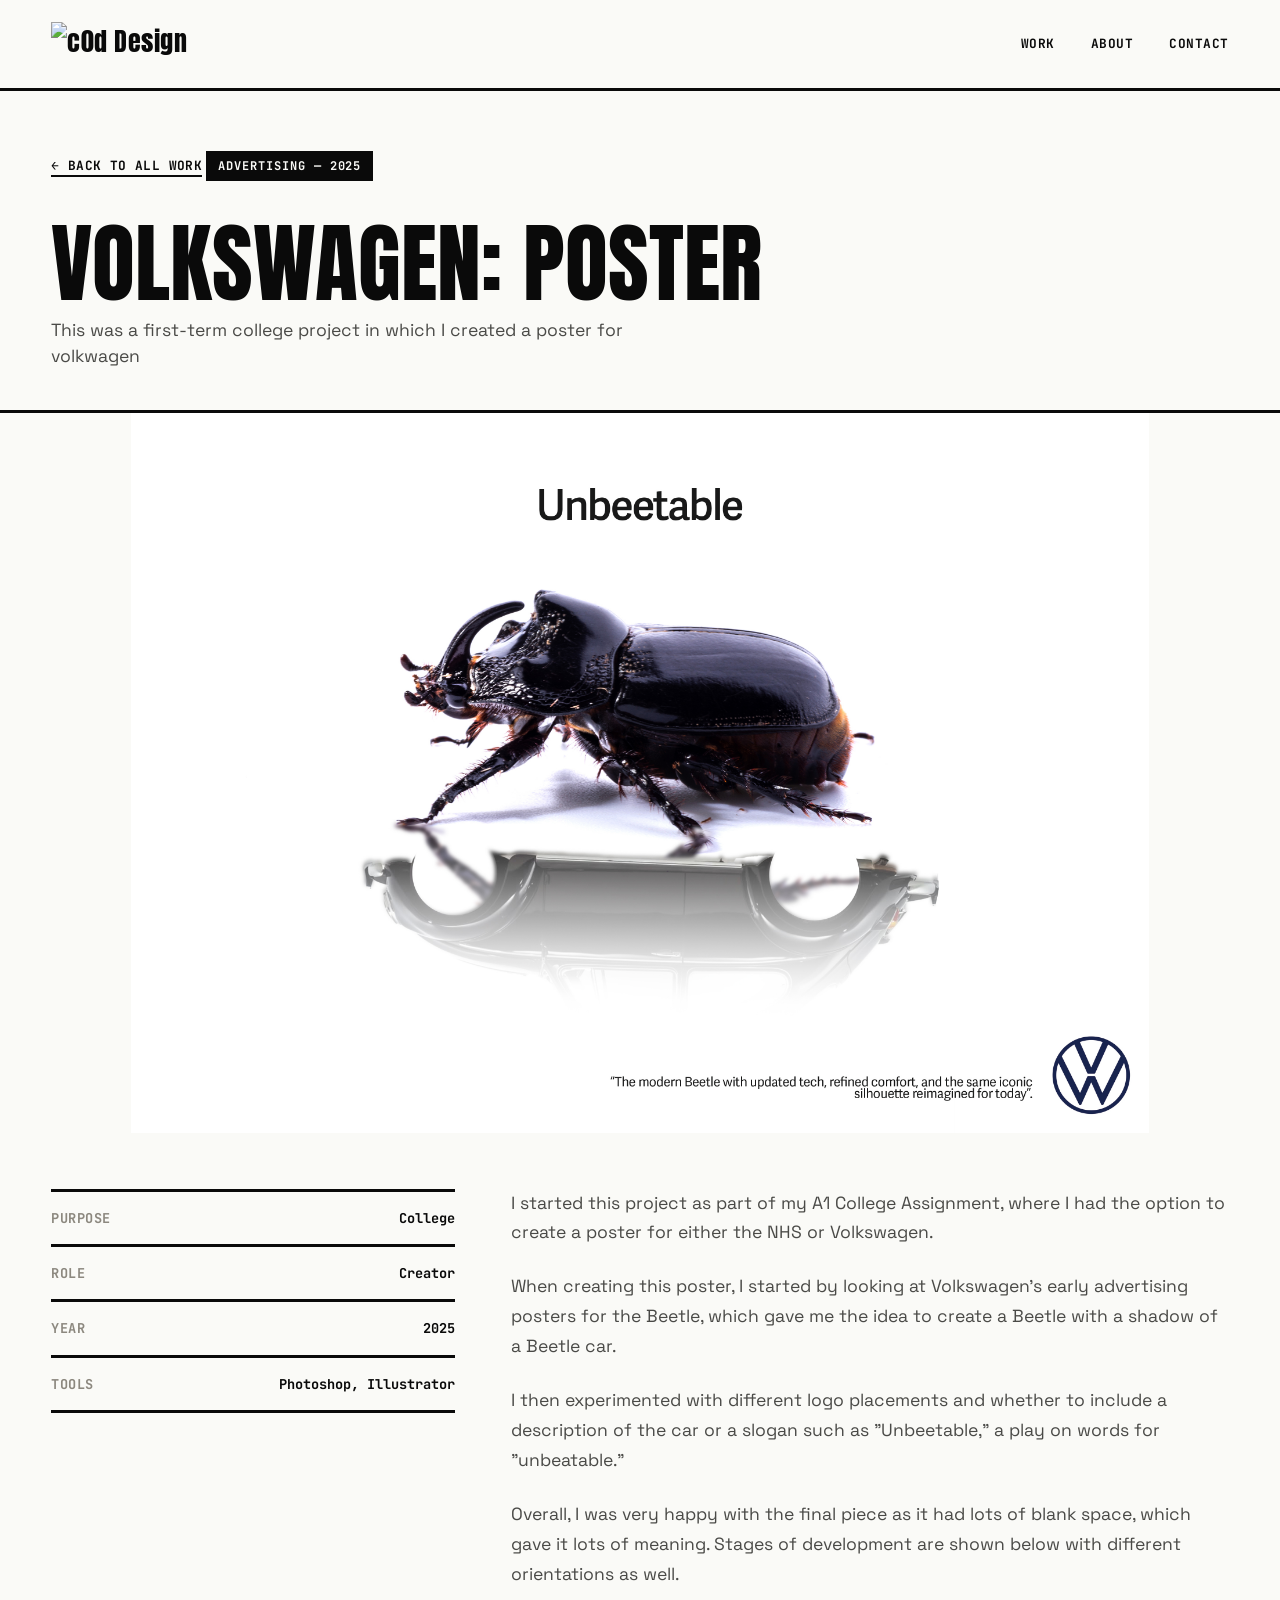
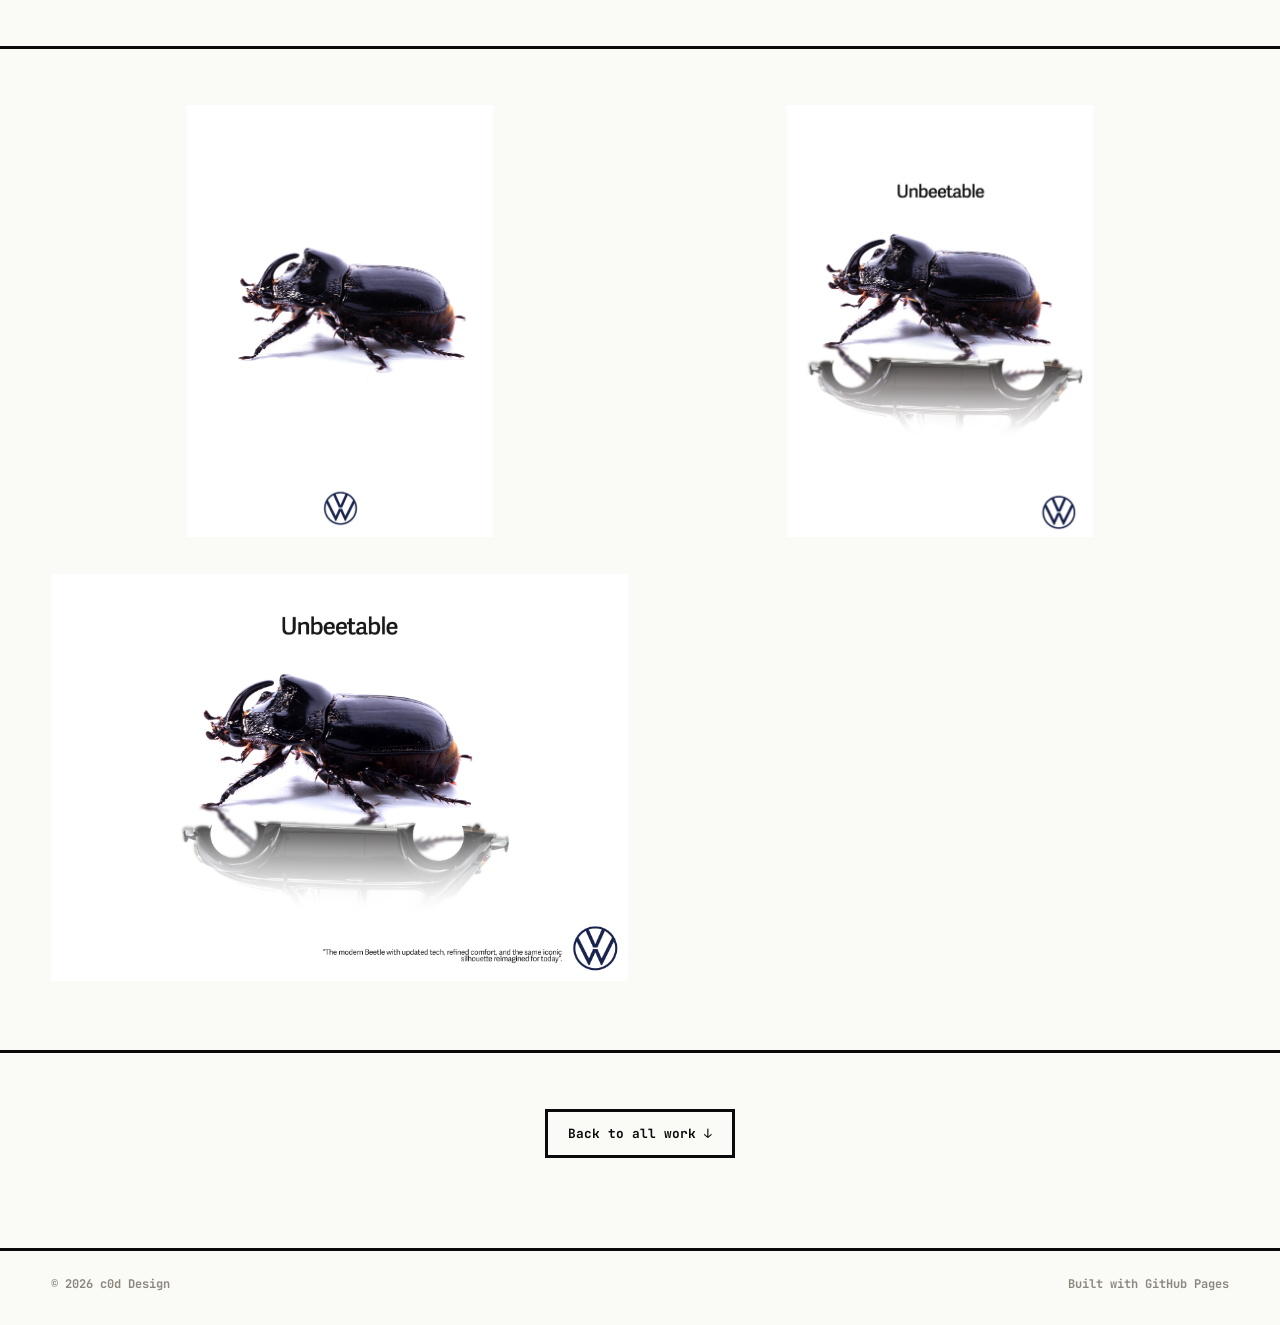
==== commit 82e81035: "Update caradvert.html" ====
--- a/caradvert.html
+++ b/caradvert.html
@@ -16,7 +16,9 @@
 <body>
 
 <header class="nav" id="nav">
-  <a href="index.html" class="nav__mark">c0d</a>
+  <a href="index.html" class="nav__mark">
+  <img src="image/emblem1.svg" alt="c0d Design" class="nav__logo">
+</a>
   <nav class="nav__links">
     <a href="work.html">Work</a>
     <a href="index.html#about">About</a>
--- a/style.css
+++ b/style.css
@@ -66,6 +66,12 @@
   font-size: 1.6rem;
   letter-spacing: 0.02em;
   text-decoration: none;
+}
+
+.nav__logo {
+  height: 44px;   /* adjust to taste */
+  width: auto;
+  display: block;
 }
 
 .nav__links {
@@ -130,17 +136,11 @@
   will-change: transform;
 }
 
-.hero__marquee-track span {
-  font-family: var(--font-display);
-  font-size: clamp(4rem, 16vw, 13rem);
-  line-height: 1;
+.hero__marquee-track img.hero__marquee-logo {
+  height: clamp(5rem, 20vw, 16rem);
+  width: auto;
   padding-right: 0.5em;
-  text-transform: uppercase;
-}
-
-.hero__marquee-track span:nth-child(even) {
-  -webkit-text-stroke: 2px var(--paper);
-  color: var(--ink);
+  display: block;
 }
 
 @keyframes marquee {
@@ -664,3 +664,6 @@
   .nav__links.is-open { max-height: 240px; }
   .nav__links a { padding: 16px var(--pad); border-top: 1px solid var(--line); }
 }
+
+
+
